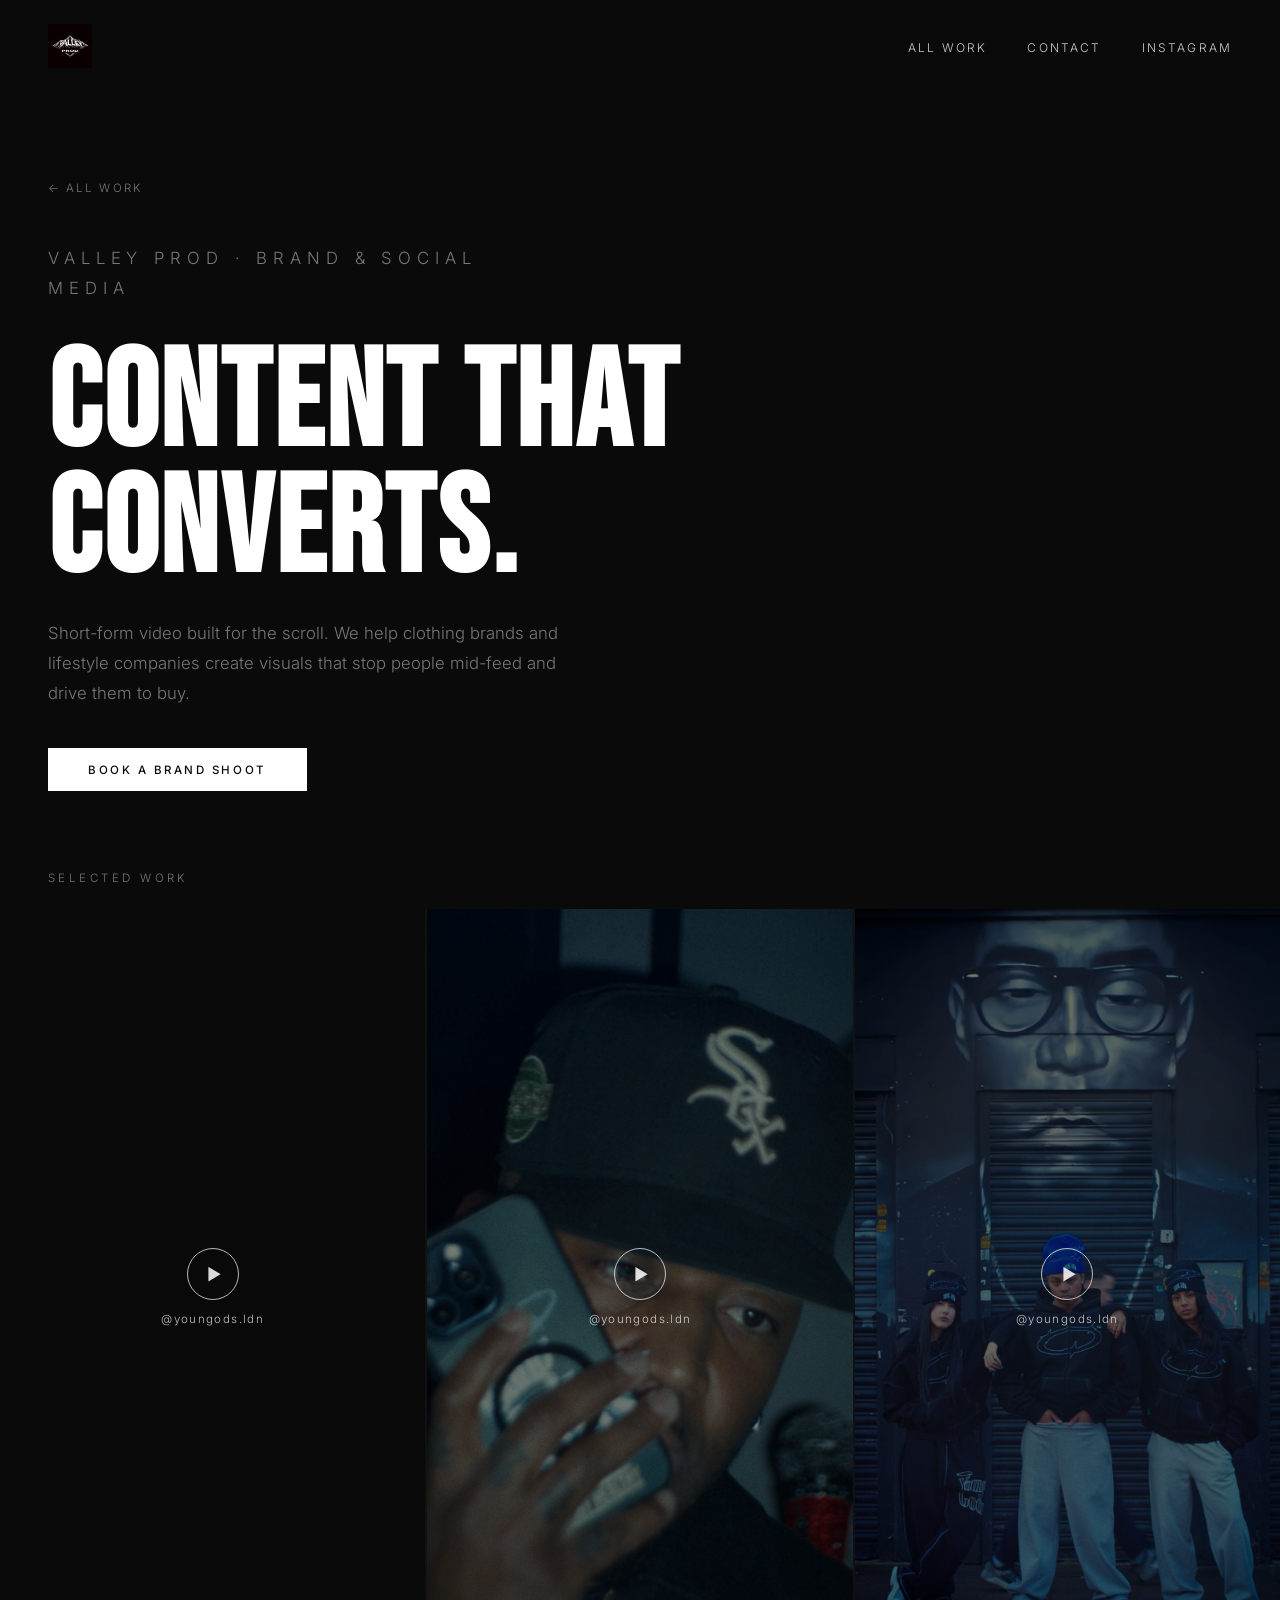
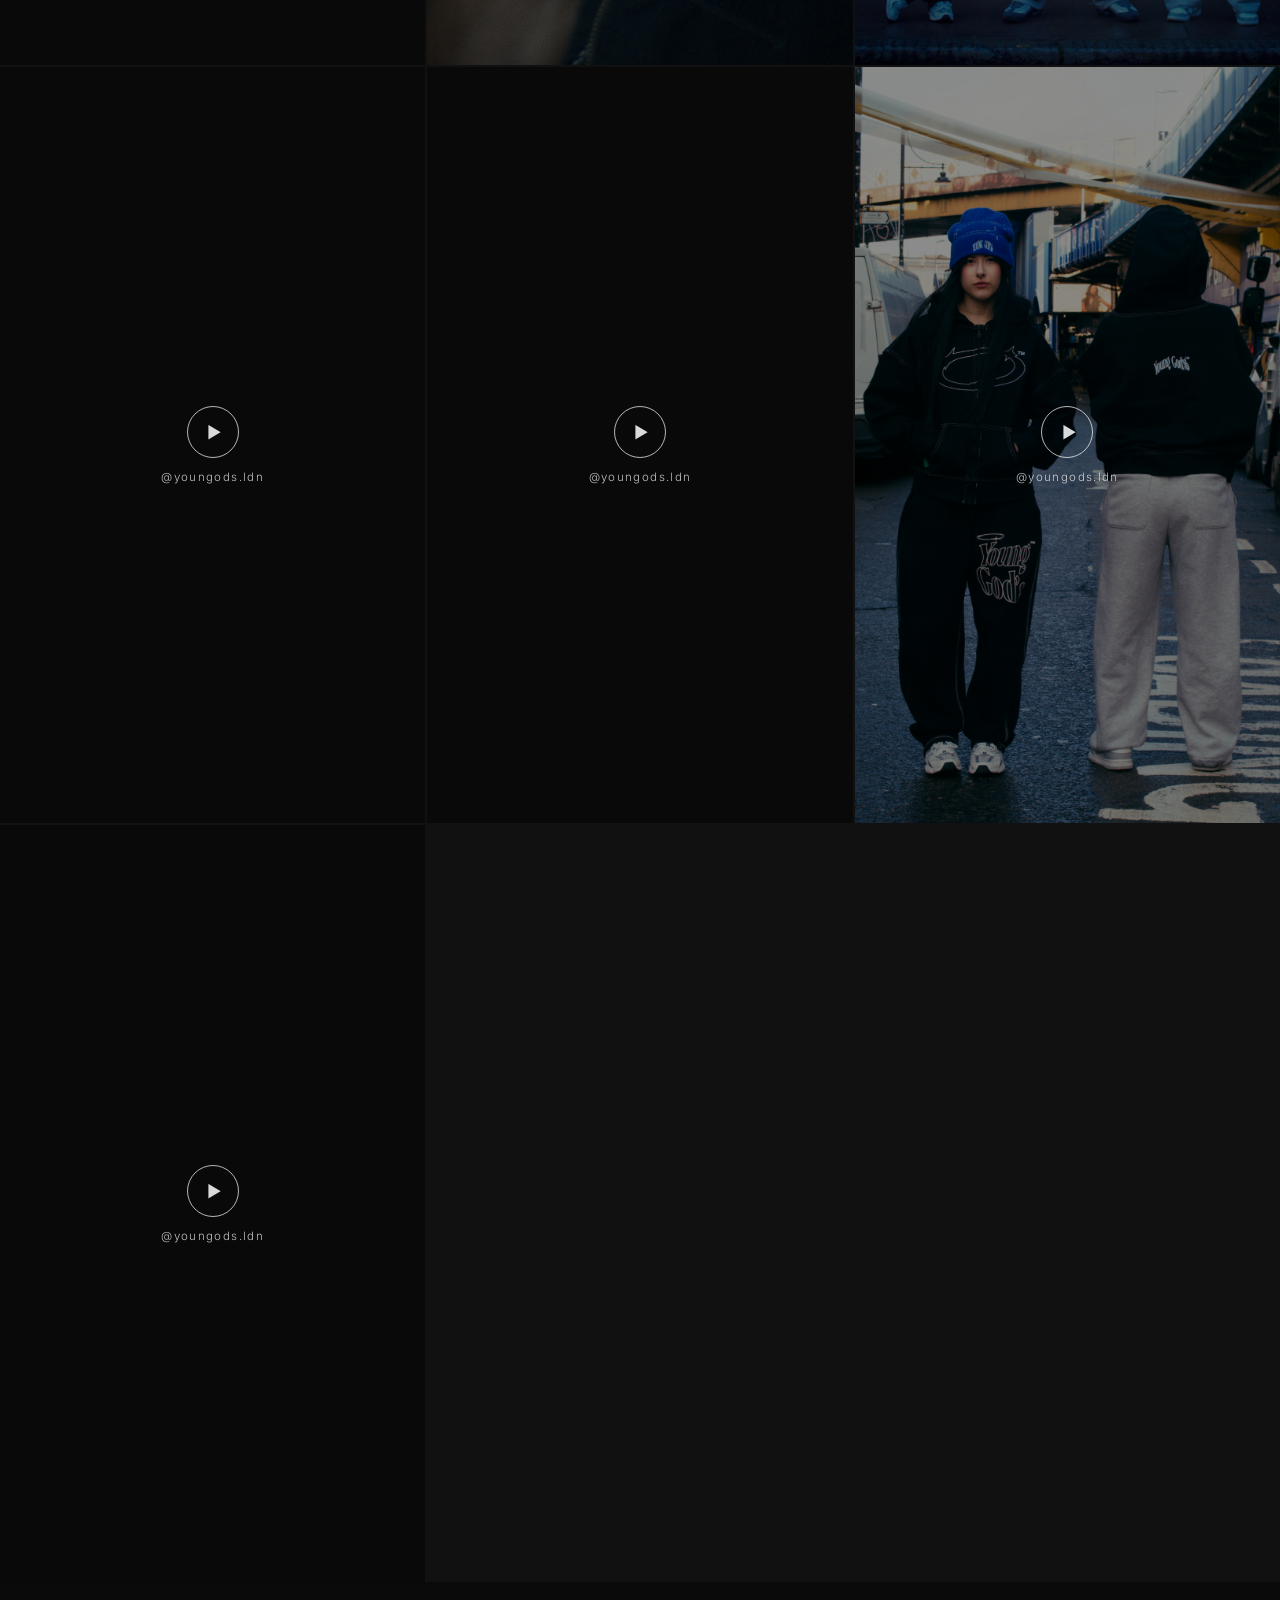
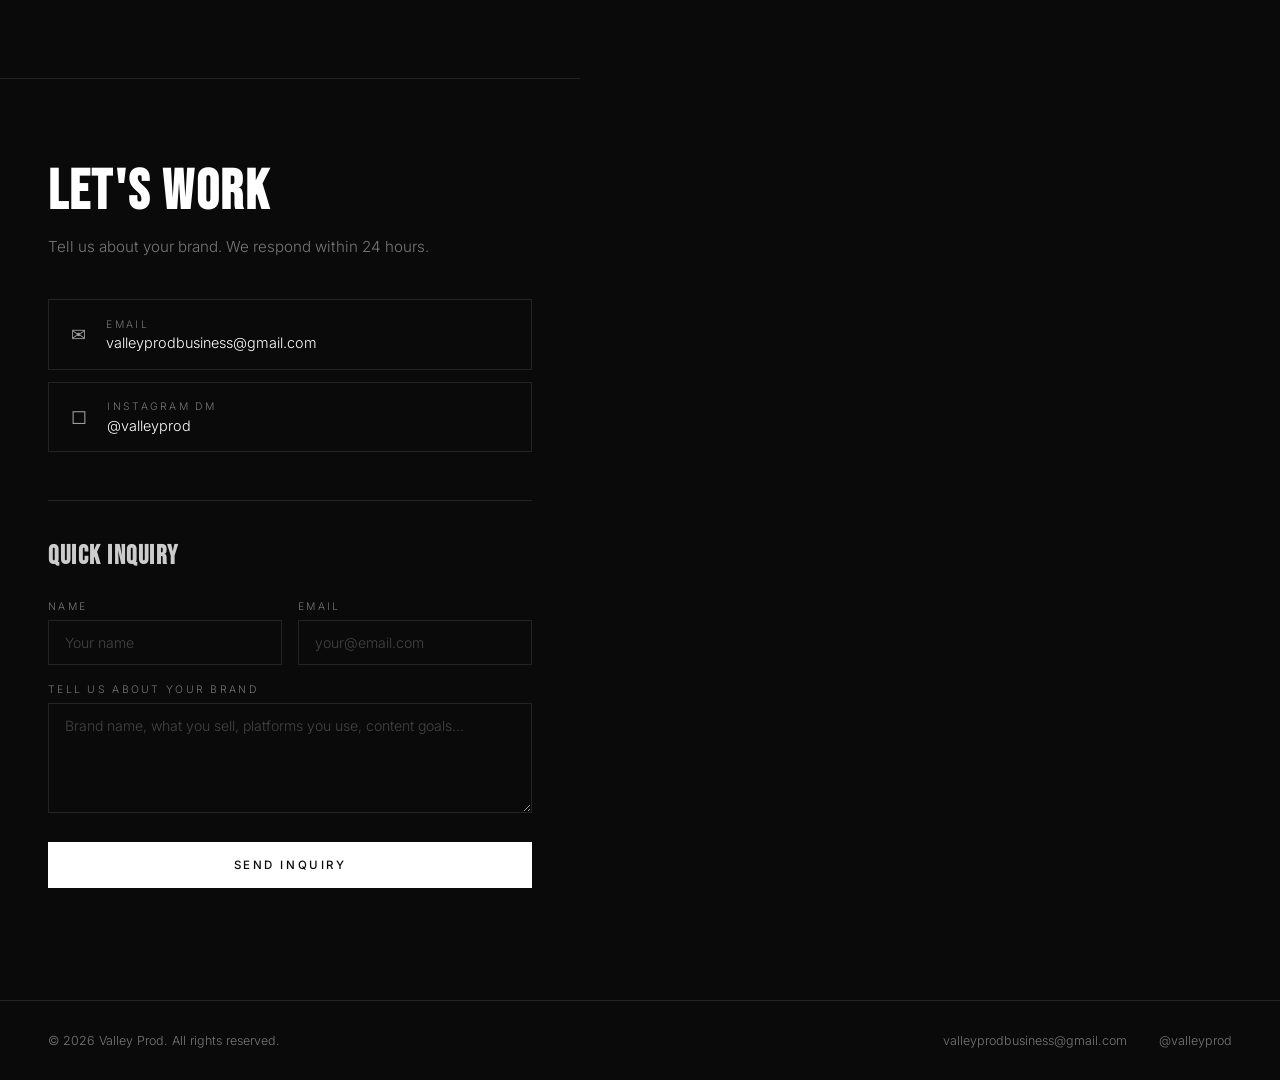
==== brand-social.html @ 170c823b "Initial commit — Valley Prod website" ====
<!DOCTYPE html>
<html lang="en">
<head>
  <meta charset="UTF-8">
  <meta name="viewport" content="width=device-width, initial-scale=1.0">

  <title>Brand & Social Media Video London — Valley Prod</title>
  <meta name="description" content="Brand and social media video production in London for clothing brands and lifestyle companies. Short-form content built to stop the scroll and drive sales. Book Valley Prod.">
  <meta name="author" content="Valley Prod">
  <meta name="robots" content="index, follow">

  <!-- Geo targeting -->
  <meta name="geo.region" content="GB-LND">
  <meta name="geo.placename" content="London">

  <!-- Open Graph -->
  <meta property="og:type" content="website">
  <meta property="og:url" content="https://valleyprod.com/brand-social">
  <meta property="og:title" content="Brand & Social Media Video London — Valley Prod">
  <meta property="og:description" content="Brand and social media video production in London for clothing brands and lifestyle companies. Content built to stop the scroll and drive sales.">
  <meta property="og:image" content="https://valleyprod.com/assets/logo.jpg">
  <meta property="og:site_name" content="Valley Prod">

  <!-- Twitter Card -->
  <meta name="twitter:card" content="summary_large_image">
  <meta name="twitter:title" content="Brand & Social Media Video London — Valley Prod">
  <meta name="twitter:description" content="Short-form brand video production in London. Content that stops the scroll and drives sales.">
  <meta name="twitter:image" content="https://valleyprod.com/assets/logo.jpg">

  <link rel="canonical" href="https://valleyprod.com/brand-social">
  <link rel="stylesheet" href="styles.css">
</head>
<body>

  <nav>
    <a href="index.html" class="nav-logo">
      <img src="assets/logo.jpg" alt="Valley Prod">
    </a>
    <ul class="nav-links">
      <li><a href="index.html#work">All Work</a></li>
      <li><a href="mailto:valleyprodbusiness@gmail.com">Contact</a></li>
      <li><a href="https://instagram.com/valleyprod" target="_blank" rel="noopener">Instagram</a></li>
    </ul>
  </nav>

  <div class="niche-hero">
    <a href="index.html" class="back-link">&larr; All Work</a>
    <p class="eyebrow">Valley Prod &middot; Brand &amp; Social Media</p>
    <h1>Content That<br>Converts.</h1>
    <p>Short-form video built for the scroll. We help clothing brands and lifestyle companies create visuals that stop people mid-feed and drive them to buy.</p>
    <a href="mailto:valleyprodbusiness@gmail.com?subject=Brand Video Inquiry" class="btn-primary">Book a Brand Shoot</a>
  </div>

  <div class="reel-section">
    <span class="section-label" style="padding: 0 3rem; display:block; margin-bottom: 1.5rem;">Selected Work</span>

    <!--
      HOW TO FILL IN YOUR VIDEOS:
      Each .reel-card needs two things:
        data-reel="..."    → the Instagram reel ID (the part after /reel/ in the URL)
        data-handle="..."  → the @ of the client (e.g. @brandname)
      To add a thumbnail: set a background-image style on the card, e.g.:
        style="background-image: url('assets/thumb1.jpg')"
    -->
    <div class="reel-grid">

      <div class="reel-card" data-reel="DT_FZ4AjQ67" data-handle="@youngods.ldn"
        style="background-image: url('assets/social media brand stills/Still 2026-04-22 155820_1.2.1.jpg')">
        <div class="reel-inner">
          <div class="reel-play">&#9654;</div>
          <span class="reel-handle"></span>
        </div>
      </div>

      <div class="reel-card" data-reel="DWjlniIjfmk" data-handle="@youngods.ldn"
      style="background-image: url('assets/social media brand stills/Still 2026-03-31 114805_1.1.1.jpg')">
        <div class="reel-inner">
          <div class="reel-play">&#9654;</div>
          <span class="reel-handle"></span>
        </div>
      </div>

      <div class="reel-card" data-reel="DUqBO64jY9f" data-handle="@youngods.ldn"
      style="background-image: url('assets/social media brand stills/Still 2026-04-22 160840_1.1.2.jpg')">
        <div class="reel-inner">
          <div class="reel-play">&#9654;</div>
          <span class="reel-handle"></span>
        </div>
      </div>

      <div class="reel-card" data-reel="DUYGIitjYR2" data-handle="@youngods.ldn"
      style="background-image: url('assets/social media brand stills/Still 2026-04-22 181537_1.1.7.jpg')">
        <div class="reel-inner">
          <div class="reel-play">&#9654;</div>
          <span class="reel-handle"></span>
        </div>
      </div>

      <div class="reel-card" data-reel="DU1J4bGDZ8w" data-handle="@youngods.ldn"
      style="background-image: url('assets/social media brand stills/Still 2026-04-22 182053_8.5.3.jpg')">
        <div class="reel-inner">
          <div class="reel-play">&#9654;</div>
          <span class="reel-handle"></span>
        </div>
      </div>

      <div class="reel-card" data-reel="DUGvtpGDXlu" data-handle="@youngods.ldn"
      style="background-image: url('assets/social media brand stills/Still 2026-04-22 182338_2.7.1.jpg')">
        <div class="reel-inner">
          <div class="reel-play">&#9654;</div>
          <span class="reel-handle"></span>
        </div>
      </div>

      <div class="reel-card" data-reel="RDUQ8odEDaVZ" data-handle="@youngods.ldn"
      style="background-image: url('assets/social media brand stills/Still 2026-04-22 182506_2.3.1.jpg')">
        <div class="reel-inner">
          <div class="reel-play">&#9654;</div>
          <span class="reel-handle"></span>
        </div>
      </div>

    </div>
  </div>

  <!-- Dark modal: video plays here without leaving the page -->
  <div class="reel-modal" id="reelModal">
    <div class="modal-backdrop" id="modalBackdrop"></div>
    <div class="modal-box">
      <button class="modal-close" id="modalClose">&times;</button>
      <div class="modal-video" id="modalVideo"></div>
    </div>
  </div>

  <section class="contact-section">
    <h2>Let's Work</h2>
    <p>Tell us about your brand. We respond within 24 hours.</p>

    <div class="contact-links">
      <a href="mailto:valleyprodbusiness@gmail.com?subject=Brand Video Inquiry" class="contact-link">
        <span class="cl-icon">&#9993;</span>
        <div>
          <div class="cl-label">Email</div>
          <div class="cl-value">valleyprodbusiness@gmail.com</div>
        </div>
      </a>
      <a href="https://instagram.com/valleyprod" target="_blank" rel="noopener" class="contact-link">
        <span class="cl-icon">&#9633;</span>
        <div>
          <div class="cl-label">Instagram DM</div>
          <div class="cl-value">@valleyprod</div>
        </div>
      </a>
    </div>

    <div class="inquiry-form">
      <h3>Quick Inquiry</h3>
      <form action="https://formspree.io/f/YOUR_FORM_ID" method="POST">
        <input type="hidden" name="niche" value="Brand & Social Media">
        <div class="form-row">
          <div class="field">
            <label for="name">Name</label>
            <input type="text" id="name" name="name" placeholder="Your name" required>
          </div>
          <div class="field">
            <label for="email">Email</label>
            <input type="email" id="email" name="email" placeholder="your@email.com" required>
          </div>
        </div>
        <div class="field">
          <label for="message">Tell us about your brand</label>
          <textarea id="message" name="message" placeholder="Brand name, what you sell, platforms you use, content goals..."></textarea>
        </div>
        <button type="submit" class="form-submit">Send Inquiry</button>
      </form>
    </div>
  </section>

  <footer>
    <p>&copy; 2026 Valley Prod. All rights reserved.</p>
    <div class="footer-links">
      <a href="mailto:valleyprodbusiness@gmail.com">valleyprodbusiness@gmail.com</a>
      <a href="https://instagram.com/valleyprod" target="_blank" rel="noopener">@valleyprod</a>
    </div>
  </footer>

  <script>
    const modal = document.getElementById('reelModal');
    const modalVideo = document.getElementById('modalVideo');
    const modalBackdrop = document.getElementById('modalBackdrop');
    const modalClose = document.getElementById('modalClose');

    document.querySelectorAll('.reel-card').forEach(card => {
      card.querySelector('.reel-handle').textContent = card.dataset.handle;
      card.addEventListener('click', () => {
        const reelId = card.dataset.reel;
        modalVideo.innerHTML = `<iframe
          src="https://www.instagram.com/reel/${reelId}/embed/"
          width="340" height="600"
          frameborder="0" scrolling="no"
          allowtransparency="true" allowfullscreen>
        </iframe>`;
        modal.classList.add('active');
        document.body.style.overflow = 'hidden';
      });
    });

    function closeModal() {
      modal.classList.remove('active');
      modalVideo.innerHTML = '';
      document.body.style.overflow = '';
    }

    modalBackdrop.addEventListener('click', closeModal);
    modalClose.addEventListener('click', closeModal);
    document.addEventListener('keydown', e => { if (e.key === 'Escape') closeModal(); });
  </script>

</body>
</html>
---- styles.css ----
@import url('https://fonts.googleapis.com/css2?family=Bebas+Neue&family=Inter:wght@300;400;500&display=swap');

:root {
  --black: #0a0a0a;
  --white: #ffffff;
  --gray: #777777;
  --light-gray: #cccccc;
  --border: rgba(255, 255, 255, 0.1);
}

* {
  margin: 0;
  padding: 0;
  box-sizing: border-box;
}

html {
  scroll-behavior: smooth;
}

body {
  background: var(--black);
  color: var(--white);
  font-family: 'Inter', sans-serif;
  font-weight: 300;
  -webkit-font-smoothing: antialiased;
}

/* NAV */
nav {
  position: fixed;
  top: 0;
  width: 100%;
  z-index: 100;
  padding: 1.5rem 3rem;
  display: flex;
  justify-content: space-between;
  align-items: center;
  background: linear-gradient(to bottom, rgba(10, 10, 10, 0.97), transparent);
}

.nav-logo img {
  height: 44px;
  width: auto;
  display: block;
}

.nav-links {
  display: flex;
  gap: 2.5rem;
  list-style: none;
}

.nav-links a {
  color: var(--light-gray);
  text-decoration: none;
  font-size: 0.75rem;
  letter-spacing: 0.18em;
  text-transform: uppercase;
  transition: color 0.2s;
}

.nav-links a:hover {
  color: var(--white);
}

/* HERO */
.hero {
  min-height: 100vh;
  display: flex;
  flex-direction: column;
  justify-content: center;
  align-items: center;
  text-align: center;
  padding: 8rem 2rem 4rem;
}

.eyebrow {
  font-size: 0.72rem;
  letter-spacing: 0.35em;
  text-transform: uppercase;
  color: var(--gray);
  margin-bottom: 1.75rem;
}

.hero h1 {
  font-family: 'Bebas Neue', sans-serif;
  font-size: clamp(5rem, 14vw, 11rem);
  line-height: 0.92;
  letter-spacing: 0.02em;
  margin-bottom: 1.75rem;
}

.hero p {
  font-size: 1rem;
  color: var(--gray);
  max-width: 480px;
  line-height: 1.8;
  margin-bottom: 3rem;
}

/* BUTTONS */
.btn-primary {
  display: inline-block;
  padding: 0.9rem 2.5rem;
  background: var(--white);
  color: var(--black);
  text-decoration: none;
  font-size: 0.72rem;
  font-weight: 500;
  letter-spacing: 0.22em;
  text-transform: uppercase;
  transition: opacity 0.2s;
  border: none;
  cursor: pointer;
  font-family: 'Inter', sans-serif;
}

.btn-primary:hover {
  opacity: 0.85;
}

.btn-outline {
  display: inline-block;
  padding: 0.9rem 2.5rem;
  border: 1px solid rgba(255, 255, 255, 0.5);
  color: var(--white);
  text-decoration: none;
  font-size: 0.72rem;
  letter-spacing: 0.22em;
  text-transform: uppercase;
  transition: border-color 0.2s, background 0.2s, color 0.2s;
}

.btn-outline:hover {
  border-color: var(--white);
  background: var(--white);
  color: var(--black);
}

/* NICHE GRID */
.niches {
  padding: 5rem 3rem 7rem;
}

.section-label {
  font-size: 0.72rem;
  letter-spacing: 0.3em;
  text-transform: uppercase;
  color: var(--gray);
  margin-bottom: 2.5rem;
  display: block;
}

.niche-grid {
  display: grid;
  grid-template-columns: repeat(2, 1fr);
  gap: 1px;
  background: var(--border);
  border: 1px solid var(--border);
}

.niche-card {
  background: var(--black);
  padding: 4rem 3.5rem;
  text-decoration: none;
  color: var(--white);
  display: block;
  transition: background 0.25s;
  min-height: 320px;
}

.niche-card:hover {
  background: #131313;
}

.niche-card:hover .arrow {
  transform: translateX(5px);
}

.niche-num {
  font-family: 'Bebas Neue', sans-serif;
  font-size: 2.5rem;
  color: rgba(255, 255, 255, 0.07);
  line-height: 1;
  margin-bottom: 1.5rem;
}

.niche-card h2 {
  font-family: 'Bebas Neue', sans-serif;
  font-size: 2rem;
  letter-spacing: 0.04em;
  margin-bottom: 0.6rem;
  line-height: 1;
}

.niche-card p {
  font-size: 0.875rem;
  color: var(--gray);
  line-height: 1.65;
  margin-bottom: 2rem;
}

.arrow {
  font-size: 0.72rem;
  letter-spacing: 0.15em;
  text-transform: uppercase;
  color: var(--light-gray);
  display: inline-block;
  transition: transform 0.2s;
}

/* HOME CONTACT CTA */
.home-contact {
  padding: 7rem 3rem;
  text-align: center;
  border-top: 1px solid var(--border);
}

.home-contact h2 {
  font-family: 'Bebas Neue', sans-serif;
  font-size: clamp(3rem, 9vw, 6.5rem);
  line-height: 1;
  margin-bottom: 1rem;
}

.home-contact > p {
  color: var(--gray);
  margin-bottom: 2.75rem;
  font-size: 1rem;
}

.button-row {
  display: flex;
  gap: 1rem;
  justify-content: center;
  flex-wrap: wrap;
}

/* FOOTER */
footer {
  padding: 2rem 3rem;
  border-top: 1px solid var(--border);
  display: flex;
  justify-content: space-between;
  align-items: center;
  flex-wrap: wrap;
  gap: 1rem;
}

footer p {
  font-size: 0.78rem;
  color: var(--gray);
}

.footer-links {
  display: flex;
  gap: 2rem;
}

.footer-links a {
  font-size: 0.78rem;
  color: var(--gray);
  text-decoration: none;
  transition: color 0.2s;
}

.footer-links a:hover {
  color: var(--white);
}

/* NICHE PAGE LAYOUT */
.niche-hero {
  padding: 11rem 3rem 5rem;
  max-width: 860px;
}

.back-link {
  display: inline-flex;
  align-items: center;
  gap: 0.4rem;
  color: var(--gray);
  text-decoration: none;
  font-size: 0.72rem;
  letter-spacing: 0.18em;
  text-transform: uppercase;
  margin-bottom: 3rem;
  transition: color 0.2s;
}

.back-link:hover {
  color: var(--white);
}

.niche-hero h1 {
  font-family: 'Bebas Neue', sans-serif;
  font-size: clamp(4rem, 11vw, 8.5rem);
  line-height: 0.92;
  letter-spacing: 0.02em;
  margin-bottom: 1.5rem;
}

.niche-hero p {
  font-size: 1.05rem;
  color: var(--gray);
  line-height: 1.8;
  max-width: 520px;
  margin-bottom: 2.5rem;
}

/* VIDEO */
.video-section {
  padding: 0 3rem 6rem;
}

.video-wrap {
  width: 100%;
  aspect-ratio: 16 / 9;
  background: #111111;
  border: 1px solid var(--border);
  overflow: hidden;
  position: relative;
}

.video-wrap iframe {
  width: 100%;
  height: 100%;
  border: none;
  display: block;
}

.video-placeholder {
  position: absolute;
  inset: 0;
  display: flex;
  flex-direction: column;
  align-items: center;
  justify-content: center;
  gap: 0.75rem;
  color: var(--gray);
  font-size: 0.75rem;
  letter-spacing: 0.2em;
  text-transform: uppercase;
}

.video-placeholder span {
  font-size: 2rem;
  opacity: 0.3;
}

/* CONTACT SECTION */
.contact-section {
  padding: 5rem 3rem 7rem;
  border-top: 1px solid var(--border);
  max-width: 580px;
}

.contact-section h2 {
  font-family: 'Bebas Neue', sans-serif;
  font-size: 3.5rem;
  letter-spacing: 0.04em;
  margin-bottom: 0.5rem;
}

.contact-section > p {
  color: var(--gray);
  margin-bottom: 2.5rem;
  font-size: 0.95rem;
  line-height: 1.7;
}

.contact-links {
  display: flex;
  flex-direction: column;
  gap: 0.75rem;
  margin-bottom: 3rem;
}

.contact-link {
  display: flex;
  align-items: center;
  gap: 1.25rem;
  padding: 1.1rem 1.4rem;
  border: 1px solid var(--border);
  text-decoration: none;
  color: var(--white);
  transition: border-color 0.2s, background 0.2s;
}

.contact-link:hover {
  border-color: rgba(255, 255, 255, 0.4);
  background: rgba(255, 255, 255, 0.025);
}

.cl-icon {
  font-size: 1.1rem;
  opacity: 0.6;
  flex-shrink: 0;
}

.cl-label {
  font-size: 0.65rem;
  letter-spacing: 0.22em;
  text-transform: uppercase;
  color: var(--gray);
  margin-bottom: 0.2rem;
}

.cl-value {
  font-size: 0.9rem;
}

/* FORM */
.inquiry-form {
  padding-top: 2.5rem;
  border-top: 1px solid var(--border);
}

.inquiry-form h3 {
  font-family: 'Bebas Neue', sans-serif;
  font-size: 1.6rem;
  letter-spacing: 0.06em;
  margin-bottom: 1.75rem;
  color: var(--light-gray);
}

.form-row {
  display: grid;
  grid-template-columns: 1fr 1fr;
  gap: 1rem;
}

.field {
  margin-bottom: 1.1rem;
}

.field label {
  display: block;
  font-size: 0.65rem;
  letter-spacing: 0.22em;
  text-transform: uppercase;
  color: var(--gray);
  margin-bottom: 0.45rem;
}

.field input,
.field textarea,
.field select {
  width: 100%;
  background: transparent;
  border: 1px solid var(--border);
  color: var(--white);
  padding: 0.8rem 1rem;
  font-size: 0.88rem;
  font-family: 'Inter', sans-serif;
  font-weight: 300;
  outline: none;
  transition: border-color 0.2s;
  -webkit-appearance: none;
  appearance: none;
  border-radius: 0;
}

.field input::placeholder,
.field textarea::placeholder {
  color: #444;
}

.field input:focus,
.field textarea:focus,
.field select:focus {
  border-color: rgba(255, 255, 255, 0.5);
}

.field textarea {
  height: 110px;
  resize: vertical;
}

.field select option {
  background: #1a1a1a;
  color: var(--white);
}

.form-submit {
  width: 100%;
  padding: 1rem;
  background: var(--white);
  color: var(--black);
  border: none;
  font-family: 'Inter', sans-serif;
  font-size: 0.72rem;
  font-weight: 500;
  letter-spacing: 0.22em;
  text-transform: uppercase;
  cursor: pointer;
  transition: opacity 0.2s;
  margin-top: 0.5rem;
}

.form-submit:hover {
  opacity: 0.85;
}

/* REEL GRID (Brand & Social page) */
.reel-section {
  padding: 0 0 6rem;
}

.reel-grid {
  display: grid;
  grid-template-columns: repeat(3, 1fr);
  gap: 2px;
  background: #111;
}

.reel-card {
  position: relative;
  aspect-ratio: 9 / 16;
  background: #111;
  background-size: cover;
  background-position: center;
  cursor: pointer;
  overflow: hidden;
}

.reel-card::before {
  content: '';
  position: absolute;
  inset: 0;
  background: rgba(0, 0, 0, 0.45);
  transition: background 0.25s;
}

.reel-card:hover::before {
  background: rgba(0, 0, 0, 0.2);
}

.reel-inner {
  position: absolute;
  inset: 0;
  display: flex;
  flex-direction: column;
  align-items: center;
  justify-content: center;
  gap: 0.75rem;
  z-index: 1;
}

.reel-play {
  width: 52px;
  height: 52px;
  border: 1.5px solid rgba(255, 255, 255, 0.7);
  border-radius: 50%;
  display: flex;
  align-items: center;
  justify-content: center;
  font-size: 1rem;
  padding-left: 3px;
  color: rgba(255, 255, 255, 0.85);
  transition: border-color 0.2s, color 0.2s, transform 0.2s;
}

.reel-card:hover .reel-play {
  border-color: var(--white);
  color: var(--white);
  transform: scale(1.08);
}

.reel-handle {
  font-size: 0.72rem;
  letter-spacing: 0.12em;
  color: rgba(255, 255, 255, 0.75);
  transition: color 0.2s;
}

.reel-card:hover .reel-handle {
  color: var(--white);
}

/* REEL MODAL */
.reel-modal {
  position: fixed;
  inset: 0;
  z-index: 200;
  display: flex;
  align-items: center;
  justify-content: center;
  opacity: 0;
  pointer-events: none;
  transition: opacity 0.25s;
}

.reel-modal.active {
  opacity: 1;
  pointer-events: all;
}

.modal-backdrop {
  position: absolute;
  inset: 0;
  background: rgba(0, 0, 0, 0.92);
}

.modal-box {
  position: relative;
  z-index: 1;
}

.modal-close {
  position: absolute;
  top: -2.5rem;
  right: 0;
  background: none;
  border: none;
  color: var(--white);
  font-size: 2rem;
  cursor: pointer;
  line-height: 1;
  opacity: 0.7;
  transition: opacity 0.2s;
}

.modal-close:hover {
  opacity: 1;
}

.modal-video iframe {
  display: block;
  border-radius: 4px;
}

/* DJ SETS — two stacked YouTube videos */
.dj-videos {
  display: flex;
  flex-direction: column;
  gap: 1.5rem;
}

/* TWO-VIDEO GRID */
.videos-grid {
  display: grid;
  grid-template-columns: minmax(320px, 400px) 1fr;
  gap: 2rem;
  align-items: start;
}

.video-label {
  display: block;
  font-size: 0.68rem;
  letter-spacing: 0.25em;
  text-transform: uppercase;
  color: var(--gray);
  margin-bottom: 0.75rem;
}

/* RESPONSIVE */
@media (max-width: 900px) {
  .niche-grid {
    grid-template-columns: 1fr;
  }
}

@media (max-width: 640px) {
  nav {
    padding: 1.25rem 1.5rem;
  }

  .nav-links {
    display: none;
  }

  .niches {
    padding: 4rem 1.5rem 5rem;
  }

  .niche-grid {
    grid-template-columns: 1fr;
  }

  .home-contact {
    padding: 5rem 1.5rem;
  }

  footer {
    padding: 1.5rem;
    flex-direction: column;
    text-align: center;
  }

  .niche-hero {
    padding: 8rem 1.5rem 4rem;
  }

  .video-section {
    padding: 0 1.5rem 4rem;
  }

  .videos-grid {
    grid-template-columns: 1fr;
  }

  .reel-grid {
    grid-template-columns: repeat(2, 1fr);
  }

  .modal-video iframe {
    width: 290px;
    height: 515px;
  }

  .contact-section {
    padding: 4rem 1.5rem 5rem;
  }

  .form-row {
    grid-template-columns: 1fr;
  }
}
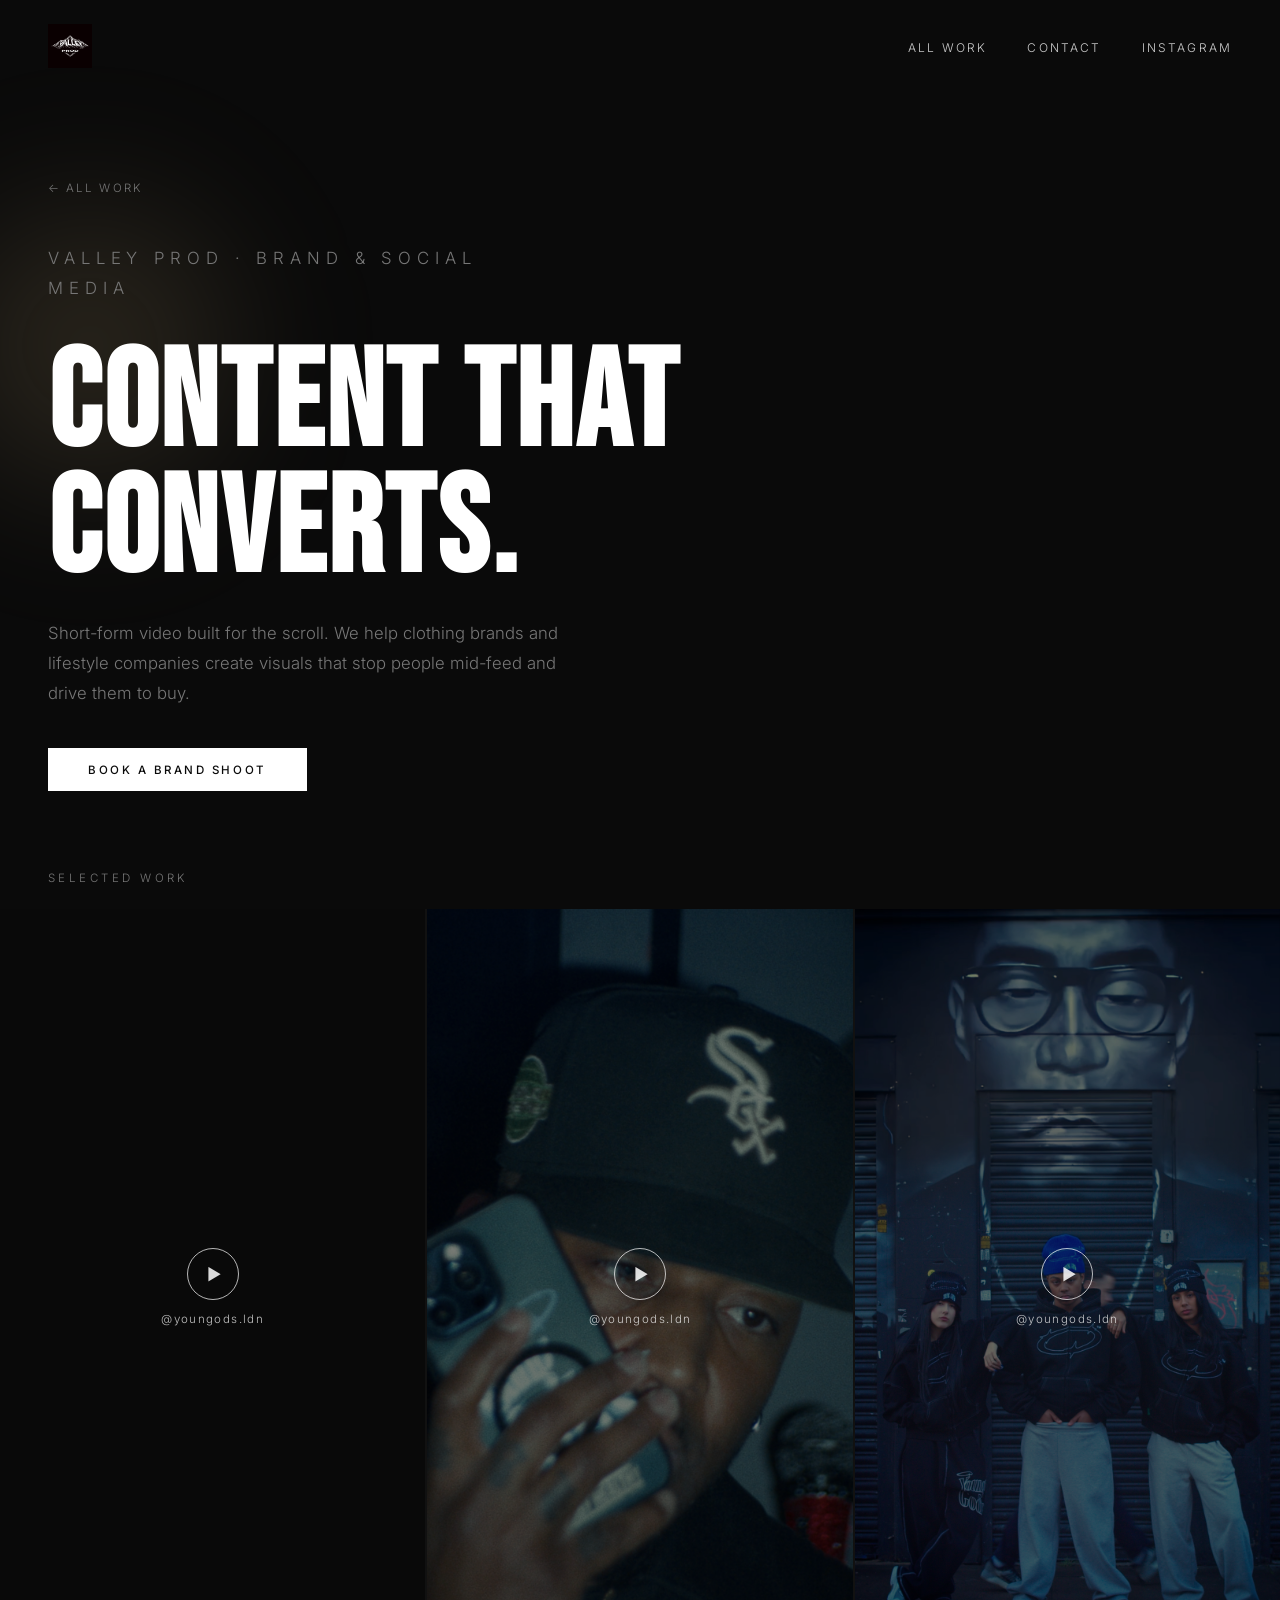
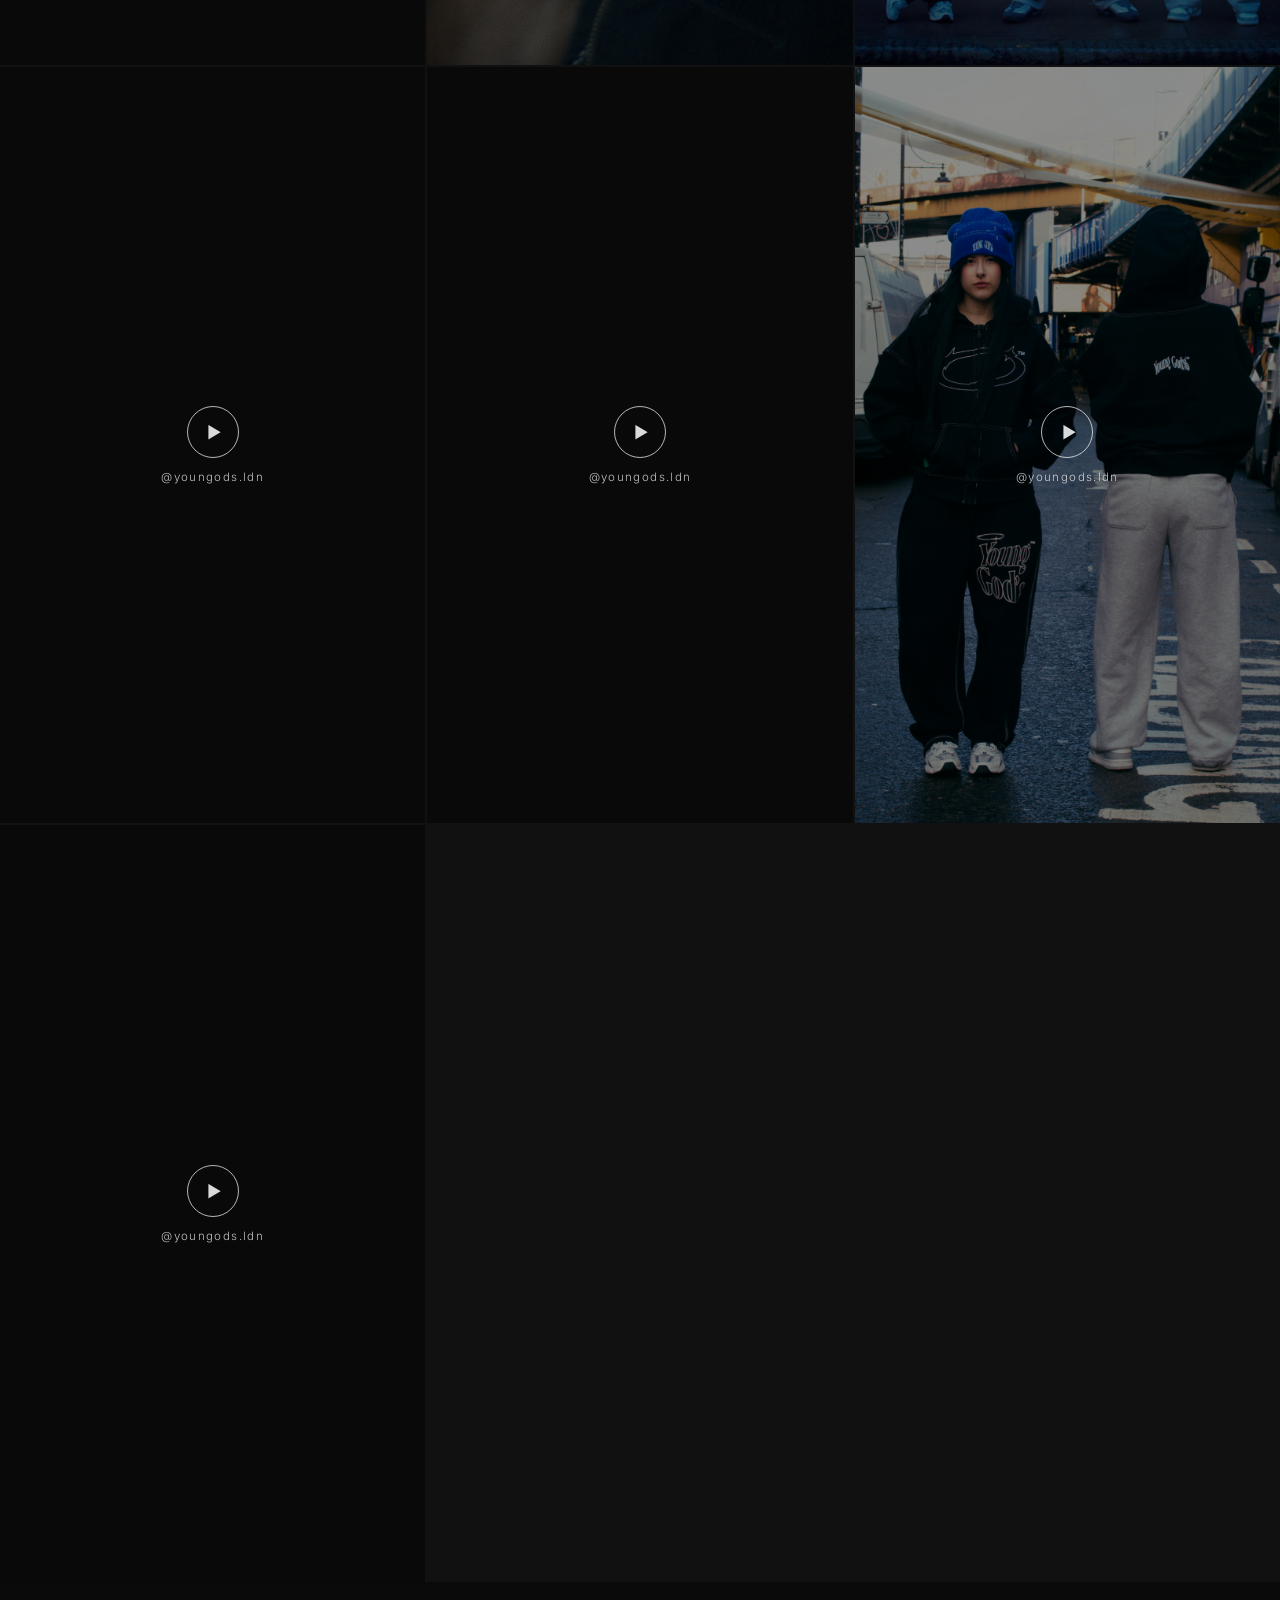
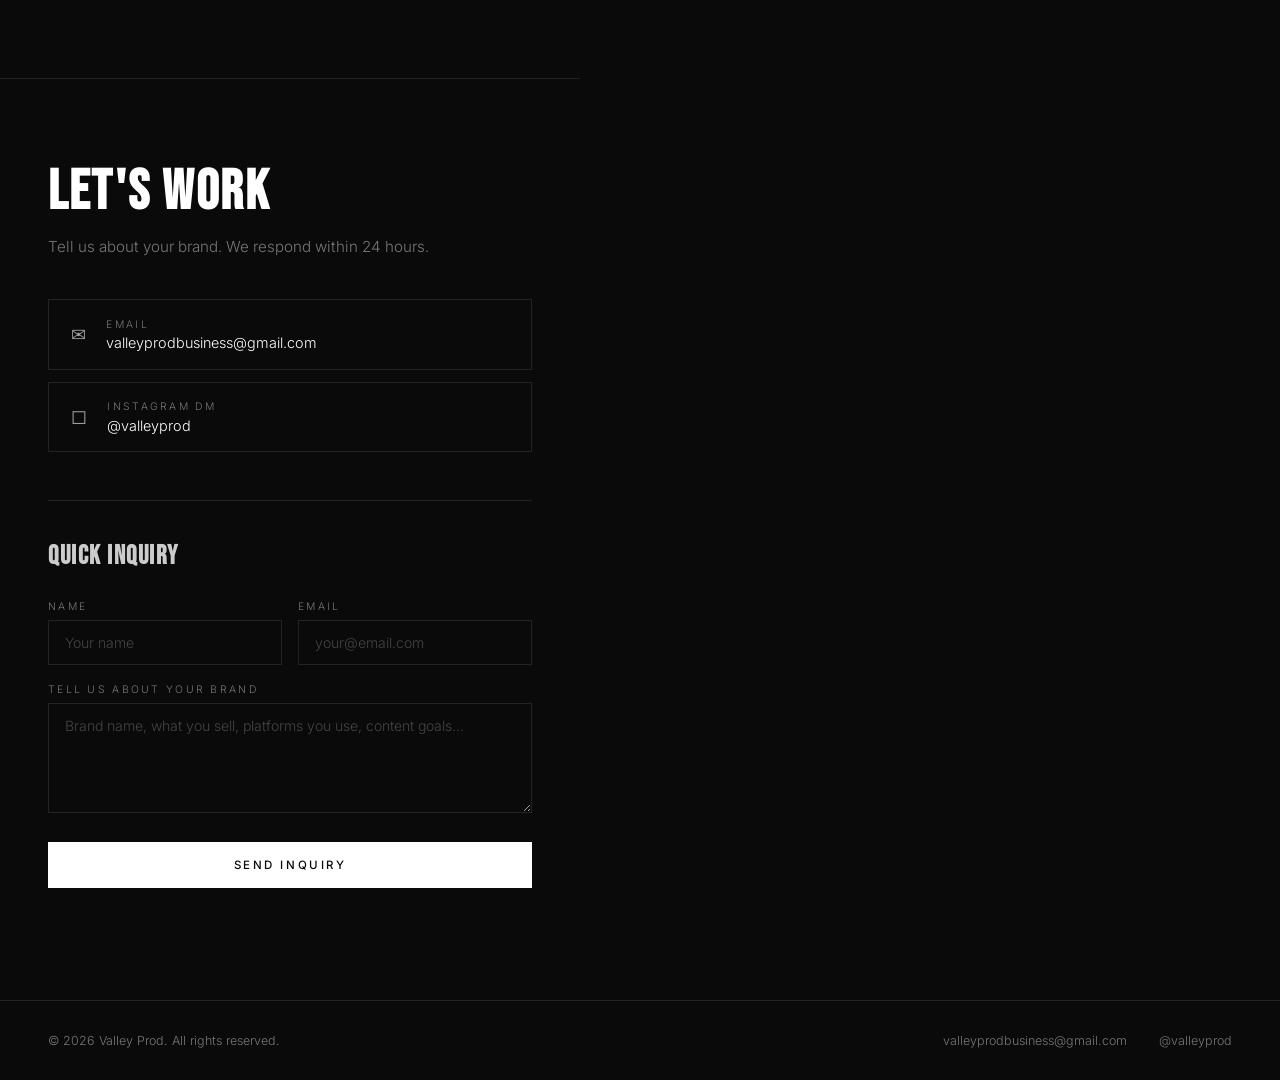
==== commit d35a6b47: "Redesign, SEO overhaul, and favicon - Favicon: logo.jpg wired as icon/apple-touch-icon across all pa" ====
--- a/brand-social.html
+++ b/brand-social.html
@@ -28,7 +28,23 @@
   <meta name="twitter:image" content="https://valleyprod.com/assets/logo.jpg">
 
   <link rel="canonical" href="https://valleyprod.com/brand-social">
+  <link rel="icon" type="image/jpeg" href="assets/logo.jpg">
+  <link rel="shortcut icon" type="image/jpeg" href="assets/logo.jpg">
+  <link rel="apple-touch-icon" href="assets/logo.jpg">
   <link rel="stylesheet" href="styles.css">
+
+  <script type="application/ld+json">
+  {
+    "@context": "https://schema.org",
+    "@type": "Service",
+    "serviceType": "Brand & Social Media Video Production",
+    "name": "Brand & Social Media Video London",
+    "description": "Short-form video production in London for clothing brands and lifestyle companies. Content that stops the scroll and drives sales.",
+    "provider": { "@type": "LocalBusiness", "name": "Valley Prod", "url": "https://valleyprod.com" },
+    "areaServed": { "@type": "City", "name": "London" },
+    "url": "https://valleyprod.com/brand-social"
+  }
+  </script>
 </head>
 <body>
 
@@ -214,6 +230,14 @@
     modalBackdrop.addEventListener('click', closeModal);
     modalClose.addEventListener('click', closeModal);
     document.addEventListener('keydown', e => { if (e.key === 'Escape') closeModal(); });
+
+    const navEl = document.querySelector('nav');
+    const onScroll = () => {
+      if (window.scrollY > 40) navEl.classList.add('scrolled');
+      else navEl.classList.remove('scrolled');
+    };
+    window.addEventListener('scroll', onScroll, { passive: true });
+    onScroll();
   </script>
 
 </body>
--- a/styles.css
+++ b/styles.css
@@ -2,10 +2,13 @@
 
 :root {
   --black: #0a0a0a;
+  --ink: #111111;
   --white: #ffffff;
   --gray: #777777;
   --light-gray: #cccccc;
   --border: rgba(255, 255, 255, 0.1);
+  --accent: #e8c88c;
+  --accent-soft: rgba(232, 200, 140, 0.18);
 }
 
 * {
@@ -24,6 +27,40 @@
   font-family: 'Inter', sans-serif;
   font-weight: 300;
   -webkit-font-smoothing: antialiased;
+  overflow-x: hidden;
+}
+
+::selection {
+  background: var(--accent);
+  color: var(--black);
+}
+
+.accent {
+  background: linear-gradient(120deg, var(--accent) 0%, #f6e3b7 50%, var(--accent) 100%);
+  -webkit-background-clip: text;
+  background-clip: text;
+  color: transparent;
+}
+
+/* Scroll reveal */
+.reveal {
+  opacity: 0;
+  transform: translateY(24px);
+  transition: opacity 0.7s ease, transform 0.7s ease;
+}
+
+.reveal.visible {
+  opacity: 1;
+  transform: none;
+}
+
+@media (prefers-reduced-motion: reduce) {
+  .reveal,
+  .reveal.visible {
+    opacity: 1;
+    transform: none;
+    transition: none;
+  }
 }
 
 /* NAV */
@@ -36,13 +73,28 @@
   display: flex;
   justify-content: space-between;
   align-items: center;
-  background: linear-gradient(to bottom, rgba(10, 10, 10, 0.97), transparent);
+  background: transparent;
+  transition: padding 0.3s ease, background 0.3s ease, backdrop-filter 0.3s ease, border-color 0.3s ease;
+  border-bottom: 1px solid transparent;
+}
+
+nav.scrolled {
+  padding: 1rem 3rem;
+  background: rgba(10, 10, 10, 0.72);
+  backdrop-filter: saturate(140%) blur(14px);
+  -webkit-backdrop-filter: saturate(140%) blur(14px);
+  border-bottom-color: var(--border);
 }
 
 .nav-logo img {
   height: 44px;
   width: auto;
   display: block;
+  transition: height 0.3s ease;
+}
+
+nav.scrolled .nav-logo img {
+  height: 36px;
 }
 
 .nav-links {
@@ -66,13 +118,96 @@
 
 /* HERO */
 .hero {
+  position: relative;
   min-height: 100vh;
   display: flex;
   flex-direction: column;
   justify-content: center;
   align-items: center;
   text-align: center;
-  padding: 8rem 2rem 4rem;
+  padding: 8rem 2rem 6rem;
+  isolation: isolate;
+  overflow: hidden;
+}
+
+.hero::before {
+  content: '';
+  position: absolute;
+  inset: 0;
+  background-image:
+    linear-gradient(rgba(255, 255, 255, 0.035) 1px, transparent 1px),
+    linear-gradient(90deg, rgba(255, 255, 255, 0.035) 1px, transparent 1px);
+  background-size: 64px 64px;
+  mask-image: radial-gradient(ellipse at center, black 35%, transparent 75%);
+  -webkit-mask-image: radial-gradient(ellipse at center, black 35%, transparent 75%);
+  z-index: -2;
+  pointer-events: none;
+}
+
+.hero-glow {
+  position: absolute;
+  top: 45%;
+  left: 50%;
+  transform: translate(-50%, -50%);
+  width: min(900px, 90vw);
+  aspect-ratio: 1 / 1;
+  background: radial-gradient(circle, var(--accent-soft) 0%, transparent 60%);
+  filter: blur(40px);
+  z-index: -1;
+  pointer-events: none;
+  animation: heroPulse 8s ease-in-out infinite;
+}
+
+@keyframes heroPulse {
+  0%, 100% { opacity: 0.7; transform: translate(-50%, -50%) scale(1); }
+  50% { opacity: 1; transform: translate(-50%, -50%) scale(1.08); }
+}
+
+@media (prefers-reduced-motion: reduce) {
+  .hero-glow { animation: none; }
+}
+
+.hero .button-row {
+  margin-top: 0;
+}
+
+.scroll-cue {
+  position: absolute;
+  bottom: 2.25rem;
+  left: 50%;
+  transform: translateX(-50%);
+  width: 22px;
+  height: 36px;
+  border: 1px solid rgba(255, 255, 255, 0.35);
+  border-radius: 12px;
+  display: flex;
+  justify-content: center;
+  padding-top: 7px;
+  opacity: 0.7;
+  transition: opacity 0.2s, border-color 0.2s;
+}
+
+.scroll-cue span {
+  width: 2px;
+  height: 7px;
+  background: var(--white);
+  border-radius: 1px;
+  animation: scrollDot 1.8s ease-in-out infinite;
+}
+
+@keyframes scrollDot {
+  0% { opacity: 0; transform: translateY(-4px); }
+  50% { opacity: 1; }
+  100% { opacity: 0; transform: translateY(8px); }
+}
+
+.scroll-cue:hover {
+  opacity: 1;
+  border-color: var(--white);
+}
+
+@media (prefers-reduced-motion: reduce) {
+  .scroll-cue span { animation: none; opacity: 1; }
 }
 
 .eyebrow {
@@ -92,11 +227,11 @@
 }
 
 .hero p {
-  font-size: 1rem;
-  color: var(--gray);
-  max-width: 480px;
+  font-size: 1.05rem;
+  color: var(--light-gray);
+  max-width: 520px;
   line-height: 1.8;
-  margin-bottom: 3rem;
+  margin-bottom: 2.5rem;
 }
 
 /* BUTTONS */
@@ -138,9 +273,60 @@
   color: var(--black);
 }
 
+/* CREDENTIALS STRIP */
+.credentials {
+  padding: 2.5rem 3rem;
+  border-top: 1px solid var(--border);
+  border-bottom: 1px solid var(--border);
+}
+
+.credentials-inner {
+  max-width: 1100px;
+  margin: 0 auto;
+  display: grid;
+  grid-template-columns: repeat(4, 1fr);
+  gap: 2rem;
+}
+
+.cred-item {
+  text-align: center;
+}
+
+.cred-num {
+  font-family: 'Bebas Neue', sans-serif;
+  font-size: 2.75rem;
+  line-height: 1;
+  letter-spacing: 0.03em;
+  margin-bottom: 0.35rem;
+  background: linear-gradient(180deg, #ffffff 0%, #b8b8b8 100%);
+  -webkit-background-clip: text;
+  background-clip: text;
+  color: transparent;
+}
+
+.cred-label {
+  font-size: 0.65rem;
+  letter-spacing: 0.25em;
+  text-transform: uppercase;
+  color: var(--gray);
+}
+
+/* SECTION HEADER */
+.section-head {
+  margin-bottom: 3rem;
+}
+
+.section-title {
+  font-family: 'Bebas Neue', sans-serif;
+  font-size: clamp(2.5rem, 6vw, 4.5rem);
+  line-height: 0.95;
+  letter-spacing: 0.02em;
+  margin-top: 0.75rem;
+}
+
 /* NICHE GRID */
 .niches {
-  padding: 5rem 3rem 7rem;
+  padding: 7rem 3rem 7rem;
 }
 
 .section-label {
@@ -148,7 +334,6 @@
   letter-spacing: 0.3em;
   text-transform: uppercase;
   color: var(--gray);
-  margin-bottom: 2.5rem;
   display: block;
 }
 
@@ -161,21 +346,59 @@
 }
 
 .niche-card {
+  position: relative;
   background: var(--black);
   padding: 4rem 3.5rem;
   text-decoration: none;
   color: var(--white);
   display: block;
-  transition: background 0.25s;
+  transition: background 0.3s ease, transform 0.3s ease;
   min-height: 320px;
+  overflow: hidden;
+}
+
+.niche-card::before {
+  content: '';
+  position: absolute;
+  top: 0;
+  left: 0;
+  right: 0;
+  height: 1px;
+  background: linear-gradient(90deg, transparent, var(--accent), transparent);
+  opacity: 0;
+  transition: opacity 0.35s ease;
+}
+
+.niche-card::after {
+  content: '';
+  position: absolute;
+  inset: 0;
+  background: radial-gradient(circle at 80% 0%, var(--accent-soft), transparent 55%);
+  opacity: 0;
+  transition: opacity 0.35s ease;
+  pointer-events: none;
 }
 
 .niche-card:hover {
-  background: #131313;
+  background: var(--ink);
+}
+
+.niche-card:hover::before,
+.niche-card:hover::after {
+  opacity: 1;
 }
 
 .niche-card:hover .arrow {
-  transform: translateX(5px);
+  transform: translateX(6px);
+  color: var(--white);
+}
+
+.niche-card:hover .niche-num {
+  color: rgba(232, 200, 140, 0.25);
+}
+
+.niche-card:hover h2 {
+  color: var(--accent);
 }
 
 .niche-num {
@@ -184,37 +407,66 @@
   color: rgba(255, 255, 255, 0.07);
   line-height: 1;
   margin-bottom: 1.5rem;
+  transition: color 0.35s ease;
 }
 
 .niche-card h2 {
   font-family: 'Bebas Neue', sans-serif;
-  font-size: 2rem;
+  font-size: 2.1rem;
   letter-spacing: 0.04em;
-  margin-bottom: 0.6rem;
+  margin-bottom: 0.75rem;
   line-height: 1;
+  transition: color 0.35s ease;
 }
 
 .niche-card p {
-  font-size: 0.875rem;
-  color: var(--gray);
-  line-height: 1.65;
+  font-size: 0.9rem;
+  color: var(--gray);
+  line-height: 1.7;
   margin-bottom: 2rem;
+  max-width: 400px;
 }
 
 .arrow {
   font-size: 0.72rem;
-  letter-spacing: 0.15em;
+  letter-spacing: 0.22em;
   text-transform: uppercase;
   color: var(--light-gray);
   display: inline-block;
-  transition: transform 0.2s;
-}
+  transition: transform 0.25s ease, color 0.25s ease;
+}
+
 
 /* HOME CONTACT CTA */
 .home-contact {
-  padding: 7rem 3rem;
+  padding: 8rem 3rem;
   text-align: center;
   border-top: 1px solid var(--border);
+  position: relative;
+  overflow: hidden;
+}
+
+.home-contact::before {
+  content: '';
+  position: absolute;
+  top: 50%;
+  left: 50%;
+  transform: translate(-50%, -50%);
+  width: 800px;
+  height: 400px;
+  background: radial-gradient(ellipse, var(--accent-soft), transparent 65%);
+  filter: blur(50px);
+  pointer-events: none;
+  z-index: 0;
+}
+
+.home-contact > * {
+  position: relative;
+  z-index: 1;
+}
+
+.home-contact .section-label {
+  margin-bottom: 1.5rem;
 }
 
 .home-contact h2 {
@@ -225,7 +477,7 @@
 }
 
 .home-contact > p {
-  color: var(--gray);
+  color: var(--light-gray);
   margin-bottom: 2.75rem;
   font-size: 1rem;
 }
@@ -271,8 +523,23 @@
 
 /* NICHE PAGE LAYOUT */
 .niche-hero {
+  position: relative;
   padding: 11rem 3rem 5rem;
   max-width: 860px;
+  isolation: isolate;
+}
+
+.niche-hero::before {
+  content: '';
+  position: absolute;
+  top: 6rem;
+  left: -10rem;
+  width: 500px;
+  height: 500px;
+  background: radial-gradient(circle, var(--accent-soft), transparent 60%);
+  filter: blur(60px);
+  z-index: -1;
+  pointer-events: none;
 }
 
 .back-link {
@@ -659,6 +926,11 @@
   .niche-grid {
     grid-template-columns: 1fr;
   }
+
+  .credentials-inner {
+    grid-template-columns: repeat(2, 1fr);
+    gap: 1.75rem;
+  }
 }
 
 @media (max-width: 640px) {
@@ -666,12 +938,45 @@
     padding: 1.25rem 1.5rem;
   }
 
+  nav.scrolled {
+    padding: 0.9rem 1.5rem;
+  }
+
   .nav-links {
     display: none;
   }
 
+  .hero {
+    padding: 7rem 1.5rem 5rem;
+  }
+
+  .hero .button-row {
+    flex-direction: column;
+    width: 100%;
+    max-width: 280px;
+  }
+
+  .hero .button-row .btn-primary,
+  .hero .button-row .btn-outline {
+    width: 100%;
+    text-align: center;
+  }
+
+  .credentials {
+    padding: 2rem 1.5rem;
+  }
+
+  .cred-num {
+    font-size: 2.25rem;
+  }
+
   .niches {
-    padding: 4rem 1.5rem 5rem;
+    padding: 4.5rem 1.5rem 5rem;
+  }
+
+  .niche-card {
+    padding: 3rem 2rem;
+    min-height: 260px;
   }
 
   .niche-grid {
